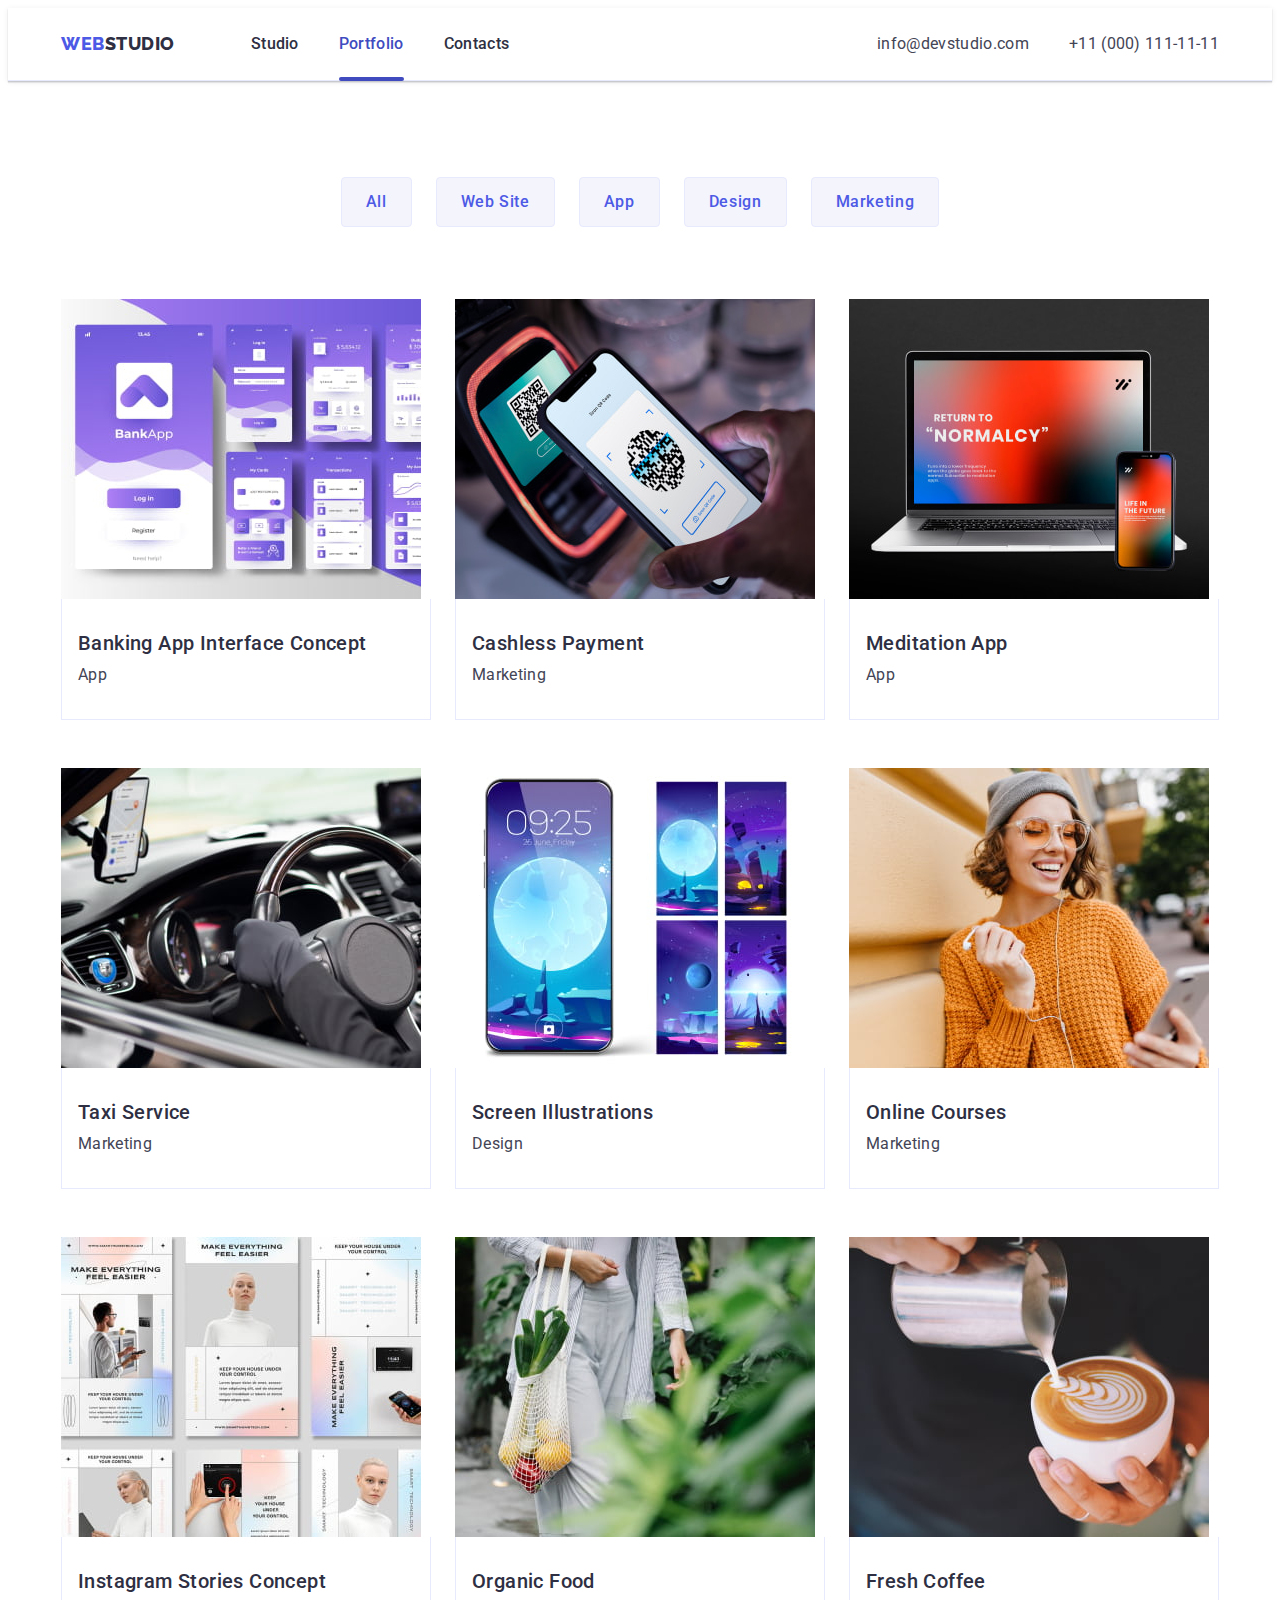
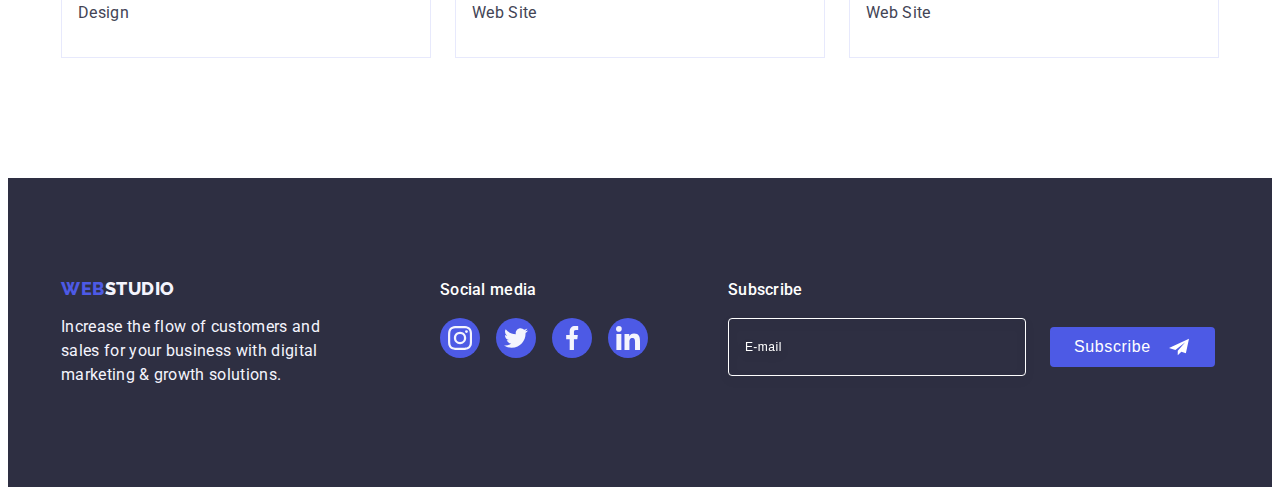
==== portfolio.html @ 00769961 "start" ====
<!DOCTYPE html>
<html lang="en">
  <head>
    <meta charset="UTF-8" />
    <meta http-equiv="X-UA-Compatible" content="IE=edge" />
    <meta name="viewport" content="width=device-width, initial-scale=1.0" />
    <link rel="preconnect" href="https://fonts.googleapis.com" />
    <link rel="preconnect" href="https://fonts.gstatic.com" crossorigin />
    <link
      href="https://fonts.googleapis.com/css2?family=Raleway:wght@800&family=Roboto:wght@400;500;700&display=swap"
      rel="stylesheet"
    />
    <title>Портфоліо</title>
    <link
      rel="stylesheet"
      href="https://cdnjs.cloudflare.com/ajax/libs/modern-normalize/2.0.0/modern-normalize.min.css"
      integrity="sha512-4xo8blKMVCiXpTaLzQSLSw3KFOVPWhm/TRtuPVc4WG6kUgjH6J03IBuG7JZPkcWMxJ5huwaBpOpnwYElP/m6wg=="
      crossorigin="anonymous"
      referrerpolicy="no-referrer"
    />
    <link rel="stylesheet" href="./css/styles.css" />
  </head>
  <body>
    <header class="header">
      <div class="container header-container">
        <nav class="header-navigation">
          <a class="header-logo link" href="./index.html"
            >Web<span class="logo">Studio</span></a
          >
          <ul class="header-menu list">
            <li class="header-menu-item">
              <a
                class="header-menu-link link"
                href="./index.html"
                target="_blank"
                >Studio</a
              >
            </li>
            <li class="header-menu-item">
              <a
                class="header-menu-link link current"
                href="./portfolio.html"
                target="_blank"
                >Portfolio</a
              >
            </li>
            <li class="header-menu-item">
              <a class="header-menu-link link" href="" target="_blank"
                >Contacts</a
              >
            </li>
          </ul>
        </nav>
        <address class="address">
          <ul class="address-menu list">
            <li>
              <a class="address-menu-link link" href="mailto:info@devstudio.com"
                >info@devstudio.com</a
              >
            </li>
            <li>
              <a class="address-menu-link link" href="tel:+110001111111"
                >+11 (000) 111-11-11</a
              >
            </li>
          </ul>
        </address>
      </div>
    </header>
    <main>
      <section class="portfolio-section">
        <div class="container">
          <h1 class="visually-hidden">Portfolio button</h1>
          <ul class="portfolio-button-list list">
            <li class="portfolio-button-item">
              <button class="portfolio-button-link" type="button">All</button>
            </li>
            <li class="portfolio-button-item">
              <button class="portfolio-button-link" type="button">
                Web Site
              </button>
            </li>
            <li class="portfolio-button-item">
              <button class="portfolio-button-link" type="button">App</button>
            </li>
            <li class="portfolio-button-item">
              <button class="portfolio-button-link" type="button">
                Design
              </button>
            </li>
            <li class="portfolio-button-item">
              <button class="portfolio-button-link" type="button">
                Marketing
              </button>
            </li>
          </ul>
          <ul class="features-list list">
            <li class="features-item">
              <a href="" class="features-link link">
                <div class="features-cover-block">
                  <img
                    class="features-item-photo"
                    src="./images/portfolio/bank.jpg"
                    alt="App"
                    width="360"
                  />
                  <p class="features-cover-text">
                    14 Stylish and User-Friendly App Design Concepts · Task
                    Manager App · Calorie Tracker App · Exotic Fruit Ecommerce
                    App · Cloud Storage App
                  </p>
                </div>
                <div class="features-container">
                  <h2 class="features-title">Banking App Interface Concept</h2>
                  <p class="features-text">App</p>
                </div>
              </a>
            </li>
            <li class="features-item">
              <a href="" class="features-link link">
                <div class="features-cover-block">
                  <img
                    class="features-item-photo"
                    src="./images/portfolio/payment.jpg"
                    alt="Payment"
                    width="360"
                  />
                  <p class="features-cover-text">
                    14 Stylish and User-Friendly App Design Concepts · Task
                    Manager App · Calorie Tracker App · Exotic Fruit Ecommerce
                    App · Cloud Storage App
                  </p>
                </div>
                <div class="features-container">
                  <h2 class="features-title">Cashless Payment</h2>
                  <p class="features-text">Marketing</p>
                </div>
              </a>
            </li>
            <li class="features-item">
              <a href="" class="features-link link">
                <div class="features-cover-block">
                  <img
                    class="features-item-photo"
                    src="./images/portfolio/meditation.jpg"
                    alt="App"
                    width="360"
                  />
                  <p class="features-cover-text">
                    14 Stylish and User-Friendly App Design Concepts · Task
                    Manager App · Calorie Tracker App · Exotic Fruit Ecommerce
                    App · Cloud Storage App
                  </p>
                </div>
                <div class="features-container">
                  <h2 class="features-title">Meditation App</h2>
                  <p class="features-text">App</p>
                </div>
              </a>
            </li>
            <li class="features-item">
              <a href="" class="features-link link">
                <div class="features-cover-block">
                  <img
                    class="features-item-photo"
                    src="./images/portfolio/taxi.jpg"
                    alt="Service"
                    width="360"
                  />
                  <p class="features-cover-text">
                    14 Stylish and User-Friendly App Design Concepts · Task
                    Manager App · Calorie Tracker App · Exotic Fruit Ecommerce
                    App · Cloud Storage App
                  </p>
                </div>
                <div class="features-container">
                  <h2 class="features-title">Taxi Service</h2>
                  <p class="features-text">Marketing</p>
                </div>
              </a>
            </li>
            <li class="features-item">
              <a href="" class="features-link link">
                <div class="features-cover-block">
                  <img
                    class="features-item-photo"
                    src="./images/portfolio/illustrations.jpg"
                    alt="Illustrations"
                    width="360"
                  />
                  <p class="features-cover-text">
                    14 Stylish and User-Friendly App Design Concepts · Task
                    Manager App · Calorie Tracker App · Exotic Fruit Ecommerce
                    App · Cloud Storage App
                  </p>
                </div>
                <div class="features-container">
                  <h2 class="features-title">Screen Illustrations</h2>
                  <p class="features-text">Design</p>
                </div>
              </a>
            </li>
            <li class="features-item">
              <a href="" class="features-link link">
                <div class="features-cover-block">
                  <img
                    class="features-item-photo"
                    src="./images/portfolio/courses.jpg"
                    alt="Courses"
                    width="360"
                  />
                  <p class="features-cover-text">
                    14 Stylish and User-Friendly App Design Concepts · Task
                    Manager App · Calorie Tracker App · Exotic Fruit Ecommerce
                    App · Cloud Storage App
                  </p>
                </div>
                <div class="features-container">
                  <h2 class="features-title">Online Courses</h2>
                  <p class="features-text">Marketing</p>
                </div>
              </a>
            </li>
            <li class="features-item">
              <a href="" class="features-link link">
                <div class="features-cover-block">
                  <img
                    class="features-item-photo"
                    src="./images/portfolio/instagram.jpg"
                    alt="Stories"
                    width="360"
                  />
                  <p class="features-cover-text">
                    14 Stylish and User-Friendly App Design Concepts · Task
                    Manager App · Calorie Tracker App · Exotic Fruit Ecommerce
                    App · Cloud Storage App
                  </p>
                </div>
                <div class="features-container">
                  <h2 class="features-title">Instagram Stories Concept</h2>
                  <p class="features-text">Design</p>
                </div>
              </a>
            </li>
            <li class="features-item">
              <a href="" class="features-link link">
                <div class="features-cover-block">
                  <img
                    class="features-item-photo"
                    src="./images/portfolio/organic.jpg"
                    alt="Organic"
                    width="360"
                  />
                  <p class="features-cover-text">
                    14 Stylish and User-Friendly App Design Concepts · Task
                    Manager App · Calorie Tracker App · Exotic Fruit Ecommerce
                    App · Cloud Storage App
                  </p>
                </div>
                <div class="features-container">
                  <h2 class="features-title">Organic Food</h2>
                  <p class="features-text">Web Site</p>
                </div>
              </a>
            </li>
            <li class="features-item">
              <a href="" class="features-link link">
                <div class="features-cover-block">
                  <img
                    class="features-item-photo"
                    src="./images/portfolio/coffee.jpg"
                    alt="Coffee"
                    width="360"
                  />
                  <p class="features-cover-text">
                    14 Stylish and User-Friendly App Design Concepts · Task
                    Manager App · Calorie Tracker App · Exotic Fruit Ecommerce
                    App · Cloud Storage App
                  </p>
                </div>
                <div class="features-container">
                  <h2 class="features-title">Fresh Coffee</h2>
                  <p class="features-text">Web Site</p>
                </div>
              </a>
            </li>
          </ul>
        </div>
      </section>
    </main>
    <footer class="footer">
      <div class="footer-container container">
        <div class="footer-box">
          <a class="footer-logo link" href="./index.html"
            >Web<span class="logo-footer">Studio</span></a
          >
          <p class="footer-text">
            Increase the flow of customers and<br />sales for your business with
            digital<br />
            marketing & growth solutions.
          </p>
        </div>
        <div class="footer-soc">
          <p class="footer-soc-title">Social media</p>
          <ul class="footer-soc-list list">
            <li class="footer-soc-item">
              <a href="" class="footer-soc-link">
                <svg class="footer-soc-icon" width="24" height="24">
                  <use href="./images/icons.svg#icon-instagram"></use>
                </svg>
              </a>
            </li>
            <li class="footer-soc-item">
              <a href="" class="footer-soc-link">
                <svg class="footer-soc-icon" width="24" height="24">
                  <use href="./images/icons.svg#icon-twitter"></use>
                </svg>
              </a>
            </li>
            <li class="footer-soc-item">
              <a href="" class="footer-soc-link">
                <svg class="footer-soc-icon" width="24" height="24">
                  <use href="./images/icons.svg#icon-facebook"></use>
                </svg>
              </a>
            </li>
            <li class="footer-soc-item">
              <a href="" class="footer-soc-link">
                <svg class="footer-soc-icon" width="24" height="24">
                  <use href="./images/icons.svg#icon-linkedin"></use>
                </svg>
              </a>
            </li>
          </ul>
        </div>
        <div class="subscribe-container">
          <p class="footer-soc-title">Subscribe</p>
          <form class="footer-form">
            <label for="footer-email" class="footer-subscribe">
              <input
                type="email"
                name="footer-email"
                id="footer-email"
                placeholder="E-mail"
                class="footer-inpt"
                required
              />
            </label>
            <button type="submit" class="footer-but">
              Subscribe
              <svg class="footer-icon-but" width="24" height="20">
                <use href="./images/icons.svg#icon-subscribe"></use>
              </svg>
            </button>
          </form>
        </div>
      </div>
    </footer>
    <script src="./js/modal.js"></script>
  </body>
</html>
---- css/styles.css ----
:root {
  --main-title-color: #2e2f42;
  --button-color: #4d5ae5;
  --sec-text-color: #f4f4fd;
  --border-color: #e7e9fc;
  --hover-color: #404bbf;
  --background-color: #ffffff;
  --address-color: #434455;
  --light-slate-color: #8e8f99;
  --transition: 250ms cubic-bezier(0.4, 0, 0.2, 1);
  --backdrop: #fcfcfc;
  --green-color: #31d0aa;
}

body {
  font-family: "Roboto", sans-serif;
  color: var(--address-color);
  background-color: var(--background-color);
}

p,
h1,
h2,
h3,
h4,
h5,
h6 {
  margin-top: 0;
  margin-bottom: 0;
}

.container {
  width: 1158px;
  padding-left: 15px;
  padding-right: 15px;
  margin: 0 auto;
}

.link {
  text-decoration: none;
}
.list {
  list-style: none;
  margin-top: 0;
  margin-bottom: 0;
  padding-left: 0;
}

img {
  display: block;
}

.visually-hidden {
  position: absolute;
  width: 1px;
  height: 1px;
  margin: -1px;
  border: 0;
  padding: 0;
  white-space: nowrap;
  clip-path: inset(100%);
  clip: rect(0 0 0 0);
  overflow: hidden;
}

/*--HEADER--*/
.header {
  border-bottom: 1px solid var(--border-color);
  box-shadow: 0px 2px 1px rgba(46, 47, 66, 0.08),
    0px 1px 1px rgba(46, 47, 66, 0.16), 0px 1px 6px rgba(46, 47, 66, 0.08);
}

.header-container {
  display: flex;
  align-items: center;
}

.header-navigation {
  display: flex;
  align-items: center;
  flex-grow: 1;
}

.header-logo {
  font-family: "Raleway", sans-serif;
  font-weight: 800;
  font-size: 18px;
  line-height: 1.17;
  letter-spacing: 0.03em;
  text-transform: uppercase;
  color: var(--button-color);
  display: flex;
  align-items: center;
  margin-right: 76px;
}

.logo {
  color: var(--main-title-color);
}

.header-menu {
  display: flex;
  max-width: 76;
  gap: 40px;
}

.header-menu-link {
  display: block;
  font-weight: 500;
  font-size: 16px;
  line-height: 1.5;
  letter-spacing: 0.02em;
  color: var(--main-title-color);
  padding: 24px 0 24px;
  transition: color 250ms cubic-bezier(0.4, 0, 0.2, 1);
}

.header-menu-link:hover,
.header-menu-link:focus {
  color: var(--hover-color);
}

.current {
  position: relative;
  color: var(--hover-color);
}

.current::after {
  content: "";
  position: absolute;
  left: 0;
  bottom: -1px;
  width: 100%;
  height: 4px;
  border-radius: 2px;
  background-color: var(--hover-color);
}

.address {
  font-style: normal;
}

.address-menu {
  display: flex;
  max-width: 344;
  gap: 40px;
}

.address-menu-link {
  font-size: 16px;
  line-height: 1.5;
  letter-spacing: 0.02em;
  color: var(--address-color);
  padding: 24px 0 24px;
  transition: color 250ms cubic-bezier(0.4, 0, 0.2, 1);
}

.address-menu-link:hover,
.address-menu-link:focus {
  color: var(--hover-color);
}

/*--MAIN--*/
.hero {
  max-width: 1440px;
  padding: 188px 0 188px;
  background: var(--main-title-color);
  background-image: linear-gradient(
      rgba(46, 47, 66, 0.7),
      rgba(46, 47, 66, 0.7)
    ),
    url(../images/hero.jpg);
  background-repeat: no-repeat;
  background-position: center;
  background-size: cover;
  margin: 0 auto;
}

.hero-title {
  font-weight: 700;
  font-size: 56px;
  line-height: 1.07;
  text-align: center;
  letter-spacing: 0.02em;
  color: var(--background-color);
  max-width: 496px;
  margin-bottom: 48px;
  margin-left: auto;
  margin-right: auto;
}

.hero-button {
  min-width: 169px;
  height: 56px;
  font-family: "Roboto", sans-serif;
  font-weight: 500;
  font-size: 16px;
  line-height: 1.5;
  letter-spacing: 0.04em;
  color: var(--background-color);
  background: var(--button-color);
  cursor: pointer;
  border: none;
  display: block;
  border-radius: 4px;
  margin-left: auto;
  margin-right: auto;
  transition: background-color var(--transition);
}

.hero-button:hover,
.hero-button:focus {
  background: var(--hover-color);
}

/*--Benefits--*/

.benefits {
  padding-top: 120px;
  padding-bottom: 120px;
}

.benefits-list {
  display: flex;
  gap: 24px;
}

.benefits-item {
  width: 264px;
  width: calc((100% - 3 * 24px) / 4);
}

.benefits-item-block {
  width: 264px;
  height: 112px;
  background: var(--sec-text-color);
  border-radius: 4px;
  margin-bottom: 8px;
  background-repeat: no-repeat;
  background-position: center;
  display: flex;
  align-items: center;
  justify-content: center;
}

.benefits-subtitle {
  font-weight: 500;
  font-size: 20px;
  line-height: 1.2;
  letter-spacing: 0.02em;
  color: var(--main-title-color);
  margin-bottom: 8px;
}

.benefits-text {
  font-size: 16px;
  line-height: 1.5;
  letter-spacing: 0.02em;
}

/*--Products--*/
.products {
  padding-top: 0px;
  padding-bottom: 120px;
}

.products-title {
  margin: 0 auto;
  margin-bottom: 72px;
  font-weight: 700;
  font-size: 36px;
  line-height: 1.11;
  text-align: center;
  letter-spacing: 0.02em;
  text-transform: capitalize;
  color: var(--main-title-color);
}

.products-list {
  display: flex;
  gap: 24px;
}

.products-item {
  width: calc((100% - 24px * 2) / 3);
}

/*--Team Section--*/
.team {
  background: var(--sec-text-color);
  padding-top: 120px;
  padding-bottom: 120px;
}

.team-title {
  font-weight: 700;
  font-size: 36px;
  line-height: 1.11;
  text-align: center;
  letter-spacing: 0.02em;
  text-transform: capitalize;
  color: var(--main-title-color);
  margin-bottom: 72px;
}

.team-list {
  display: flex;
  gap: 24px;
}

.team-item {
  background: var(--background-color);
  width: calc((100 - 24px * 3) / 4);
  border-radius: 0px 0px 4px 4px;
  box-shadow: 0px 1px 6px rgba(46, 47, 66, 0.08),
    0px 1px 1px rgba(46, 47, 66, 0.16), 0px 2px 1px rgba(46, 47, 66, 0.08);
}

.team-container {
  padding: 32px 0;
}

.team-subtitle {
  font-weight: 500;
  font-size: 20px;
  line-height: 1.2;
  text-align: center;
  letter-spacing: 0.02em;
  color: var(--main-title-color);
  margin-bottom: 8px;
}

.team-text {
  font-size: 16px;
  line-height: 1.5;
  text-align: center;
  letter-spacing: 0.02em;
}

.team-list-soc {
  display: flex;
  cursor: pointer;
  flex-direction: row;
  justify-content: center;
  align-items: center;
  padding: 0px;
  gap: 24px;
  margin-top: 8px;
}

.team-item-soc {
  width: 40px;
  height: 40px;
}

.link-soc {
  display: flex;
  align-items: center;
  justify-content: center;
  width: 100%;
  height: 100%;
  border-radius: 50%;
  background: var(--button-color);
  transition: background-color var(--transition);
}

.link-soc:is(:hover, :focus) {
  background-color: var(--hover-color);
}

.link-soc-icon {
  display: flex;
  flex-direction: row;
  fill: var(--sec-text-color);
}

/*---Customers--*/
.customers {
  padding-top: 120px;
  padding-bottom: 120px;
}
.customers-title {
  font-weight: 700;
  font-size: 36px;
  line-height: 1.11;
  text-align: center;
  letter-spacing: 0.02em;
  text-transform: capitalize;
  color: var(--main-title-color);
  margin-bottom: 72px;
}

.customers-list {
  gap: 24px;
  display: flex;
}

.customers-item {
  width: 168px;
  height: 88px;
  background-repeat: no-repeat;
  background-position: center;
  display: flex;
}

.customers-link {
  width: 100%;
  height: 100%;
  border: 1px solid var(--light-slate-color);
  border-radius: 4px;
  display: flex;
  align-items: center;
  justify-content: center;
  color: var(--light-slate-color);
  transition: border-color var(--transition), color var(--transition);
}

.customers-link:hover,
.customers-link:focus {
  border-color: var(--hover-color);
  color: var(--hover-color);
}

.customers-link-icon {
  fill: currentColor;
}

/*---FOOTER---*/

.footer {
  background: var(--main-title-color);
  padding-top: 100px;
  padding-bottom: 100px;
}

.footer-container {
  display: flex;
  align-items: baseline;
}

.footer-box {
  margin-right: 120px;
}

.footer-logo {
  font-family: "Raleway", sans-serif;
  font-weight: 800;
  font-size: 18px;
  line-height: 1.17;
  letter-spacing: 0.03em;
  text-transform: uppercase;
  color: var(--button-color);
  display: inline-block;
  margin-bottom: 16px;
}

.footer-logo:hover,
.footer-logo:focus {
  filter: drop-shadow(0px 4px 4px rgba(0, 0, 0, 0.25));
}

.logo-footer {
  color: var(--sec-text-color);
}

.footer-text {
  font-size: 16px;
  line-height: 1.5;
  letter-spacing: 0.02em;
  color: var(--sec-text-color);
}

.footer-soc-title {
  font-weight: 500;
  font-size: 16px;
  line-height: 1.5;
  letter-spacing: 0.02em;
  color: var(--background-color);
  margin-bottom: 16px;
}

.footer-soc-list {
  display: flex;
  cursor: pointer;
  flex-direction: row;
  justify-content: center;
  align-items: center;
  gap: 16px;
}

.footer-soc-item {
  width: 40px;
  height: 40px;
}

.footer-soc-link {
  display: flex;
  align-items: center;
  justify-content: center;
  width: 100%;
  height: 100%;
  border-radius: 50%;
  background: var(--button-color);
  transition: background-color var(--transition);
}

.footer-soc-link:is(:hover, :focus) {
  background-color: var(--green-color);
  box-shadow: 0px 4px 4px rgba(0, 0, 0, 0.25);
}

.footer-soc-icon {
  fill: var(--sec-text-color);
}

.subscribe-container {
  max-width: 453px;
  margin-left: 80px;
}

.footer-form {
  display: flex;
  justify-content: space-between;
  align-items: center;
}

.footer-subscribe {
  display: flex;
}

.footer-inpt {
  width: 264px;
  height: 40px;
  border: 1px solid var(--background-color);
  filter: drop-shadow(0px 4px 4px rgba(0, 0, 0, 0.15));
  border-radius: 4px;
  background-color: transparent;
  padding: 8px 16px;
  margin-right: 24px;
  outline: transparent;
  font-size: 12px;
  line-height: 1.5;
  letter-spacing: 0.04em;
  color: var(--background-color);
  transition: border-color var(--transition);
}

.footer-inpt::placeholder {
  font-weight: 400;
  font-size: 12px;
  line-height: 1.5;
  letter-spacing: 0.04em;
  color: var(--background-color);
}

.footer-but {
  min-width: 165px;
  height: 40px;
  font-weight: 500;
  font-size: 16px;
  line-height: 1.5;
  display: flex;
  align-items: center;
  text-align: center;
  justify-content: center;
  letter-spacing: 0.04em;
  color: var(--background-color);
  background: var(--button-color);
  border-radius: 4px;
  cursor: pointer;
  border: none;
  padding: 8px 24px;
  gap: 16px;
  transition: background-color var(--transition);
}

.footer-but:hover,
.footer-but:focus {
  background-color: var(--hover-color);
  border: none;
  fill: var(--background-color);
}

.footer-icon-but {
  fill: var(--background-color);
}

/*--Backdrop--*/

.backdrop {
  position: fixed;
  top: 0;
  width: 100%;
  height: 100%;
  background: rgba(46, 47, 66, 0.4);
  transition: opacity var(--transition), visibility var(--transition);
}

.modal {
  position: absolute;
  top: 50%;
  left: 50%;
  transform: translate(-50%, -50%) scale(1);
  transition: transform var(--transition);
  width: 408px;
  min-height: 584px;
  background: var(--backdrop);
  border-radius: 4px;
  box-shadow: 0px 1px 1px rgba(0, 0, 0, 0.14), 0px 1px 3px rgba(0, 0, 0, 0.12),
    0px 2px 1px rgba(0, 0, 0, 0.2);
  padding: 72px 24px 24px 24px;
}

.backdrop.is-hidden .modal {
  transform: translate(-50%, -50%) scale(0);
}

.modal-btn {
  display: flex;
  align-items: center;
  justify-content: center;
  position: absolute;
  width: 24px;
  height: 24px;
  background: var(--border-color);
  border: 1px solid rgba(0, 0, 0, 0.1);
  border-radius: 50%;
  top: 24px;
  right: 24px;
  padding: 0;
  cursor: pointer;
  transition: background-color var(--transition), border var(--transition);
}

.modal-btn:hover,
.modal-btn:focus {
  background-color: var(--hover-color);
  border: none;
  fill: var(--background-color);
}

.button-icon {
  transition: fill var(--transition);
}

.is-hidden {
  visibility: hidden;
  opacity: 0;
  pointer-events: none;
}

.modal-title {
  font-weight: 500;
  font-size: 16px;
  line-height: 1.5;
  text-align: center;
  letter-spacing: 0.02em;
  color: var(--main-title-color);
  margin-bottom: 16px;
}

.modal-field {
  margin-bottom: 8px;
}

.modal-label {
  font-size: 12px;
  line-height: 1.17;
  letter-spacing: 0.04em;
  color: var(--light-slate-color);
  margin-bottom: 4px;
  display: inline-block;
}

.input-wrap {
  position: relative;
}

.modal-input {
  width: 100%;
  height: 40px;
  border: 1px solid rgba(46, 47, 66, 0.4);
  border-radius: 4px;
  background-color: transparent;
  outline: transparent;
  transition: border-color var(--transition);
  padding-left: 38px;
  padding-right: 16px;
}

.modal-input:focus {
  border-color: var(--button-color);
}

.modal-input:focus + .input-icon {
  fill: var(--button-color);
}

.input-icon {
  position: absolute;
  left: 16px;
  top: 50%;
  transform: translateY(-50%);
  fill: var(--main-title-color);
  transition: fill var(--transition);
}

.modal-field-txt {
  margin-bottom: 16px;
}

.modal-comment {
  font-weight: 400;
  font-size: 12px;
  line-height: 1.16;
  letter-spacing: 0.04em;
  color: var(--light-slate-color);
  margin-bottom: 4px;
  display: block;
}

.modal-textarea {
  width: 100%;
  height: 120px;
  font-size: 12px;
  line-height: 1.16;
  letter-spacing: 0.04em;
  color: rgba(46, 47, 66, 0.4);
  border: 1px solid rgba(46, 47, 66, 0.4);
  border-radius: 4px;
  background-color: transparent;
  outline: transparent;
  padding: 8px 16px;
  transition: border-color var(--transition);
  resize: none;
}

.modal-textarea:focus {
  border-color: var(--button-color);
}

.modal-text::placeholder {
  font-size: 12px;
  line-height: 1.16;
  letter-spacing: 0.04em;
  color: rgba(46, 47, 66, 0.4);
}

.modal-field-check {
  margin-bottom: 24px;
}

.check-text {
  font-size: 12px;
  line-height: 1.16;
  letter-spacing: 0.04em;
  color: var(--light-slate-color);
  display: flex;
  align-items: center;
  margin-bottom: 24px;
}

.check-text span {
  width: 16px;
  height: 16px;
  display: block;
  border: 1px solid rgba(46, 47, 66, 0.4);
  border-radius: 2px;
  margin-right: 8px;
  align-items: center;
  justify-content: center;
  fill: transparent;
  display: inline-flex;
  transition: background-color var(--transition), border var(--transition),
    fill var(--transition);
}

.check-text a {
  text-decoration-line: underline;
  color: var(--button-color);
}

.input-check:checked + .check-text span {
  background: var(--hover-color);
  border: 1px solid var(--hover-color);
  border: none;
  fill: var(--sec-text-color);
}

.modal-but {
  min-width: 169px;
  height: 56px;
  font-weight: 500;
  font-size: 16px;
  line-height: 1.5;
  letter-spacing: 0.04em;
  color: var(--background-color);
  cursor: pointer;
  border-radius: 4px;
  border: none;
  background: var(--button-color);
  box-shadow: 0px 4px 4px rgba(0, 0, 0, 0.15);
  padding: 16px 32px;
  display: block;
  margin: auto;
  transition: background-color var(--transition);
}

.modal-but:is(:hover, :focus) {
  background: var(--hover-color);
}

/*--PORTFOLIO--*/
.portfolio-section {
  padding-top: 96px;
  padding-bottom: 120px;
}

.portfolio-button-list {
  display: flex;
  justify-content: center;
  gap: 24px;
  margin-bottom: 72px;
  border-radius: 4px;
  align-items: center;
}

.portfolio-button-link {
  font-family: "Roboto", sans-serif;
  font-weight: 500;
  font-size: 16px;
  line-height: 1.5;
  text-align: center;
  letter-spacing: 0.04em;
  color: var(--button-color);
  background: var(--sec-text-color);
  border: 1px solid var(--border-color);
  cursor: pointer;
  border-radius: 4px;
  padding: 12px 24px;
  transition: color var(--transition), background-color var(--transition),
    border-color var(--transition), box-shadow var(--transition);
}
.portfolio-button-link:hover,
.portfolio-button-link:focus {
  color: var(--background-color);
  background: var(--hover-color);
  border: var(--button-color);
  border: 1px solid transparent;
  box-shadow: 0px 3px 1px rgba(0, 0, 0, 0.1), 0px 2px 1px rgba(0, 0, 0, 0.08),
    0px 2px 2px rgba(0, 0, 0, 0.12);
}

.features-list {
  display: flex;
  flex-wrap: wrap;
  gap: 48px 24px;
}

.features-item {
  width: calc((100% - 48px) / 3);
}

.features-link {
  display: block;
  background: var(--background-color);
  transition: box-shadow var(--transition);
}

.features-link:is(:hover, :focus) {
  background: var(--background-color);
  box-shadow: 0px 1px 6px rgba(46, 47, 66, 0.08),
    0px 1px 1px rgba(46, 47, 66, 0.16), 0px 2px 1px rgba(46, 47, 66, 0.08);
}

.features-link:hover .features-cover-text {
  transform: translateY(0);
}

.features-link:focus .features-cover-text {
  transform: translateY(0);
}

.features-item-photo {
  display: block;
  max-width: 100%;
}

.features-container {
  border-right: 1px solid var(--border-color);
  border-bottom: 1px solid var(--border-color);
  border-left: 1px solid var(--border-color);
  padding: 32px 16px;
  border-top: none;
}

.features-title {
  font-weight: 500;
  font-size: 20px;
  line-height: 1.2;
  letter-spacing: 0.02em;
  color: var(--main-title-color);
  margin-bottom: 8px;
}

.features-text {
  font-size: 16px;
  line-height: 1.5;
  letter-spacing: 0.02em;
  color: var(--address-color);
}

.features-cover-block {
  position: relative;
  overflow: hidden;
}

.features-cover-text {
  position: absolute;
  width: 100%;
  height: 100%;
  font-weight: 400;
  font-size: 16px;
  line-height: 1.5;
  letter-spacing: 0.02em;
  color: var(--sec-text-color);
  transform: translateY(100%);
  background: var(--button-color);
  top: 0;
  left: 0;
  padding: 40px 32px;
  transition: transform var(--transition);
}
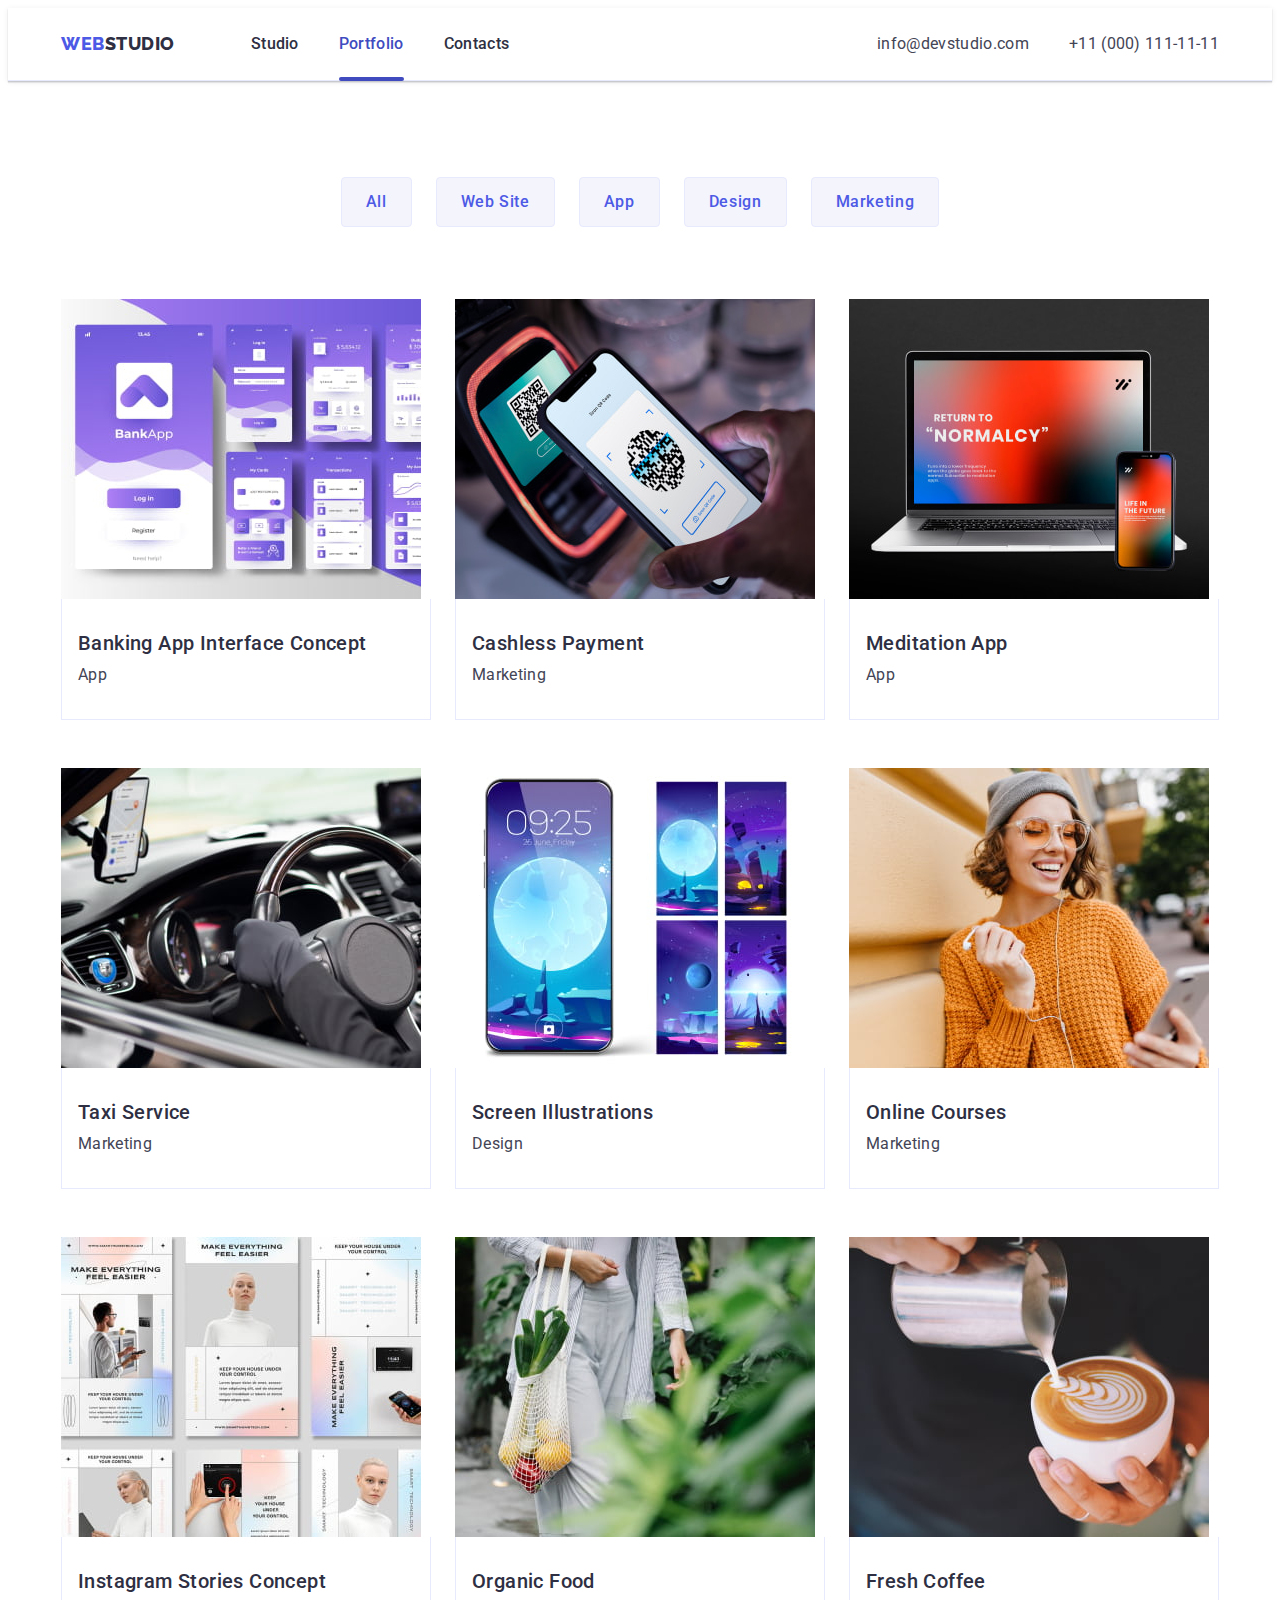
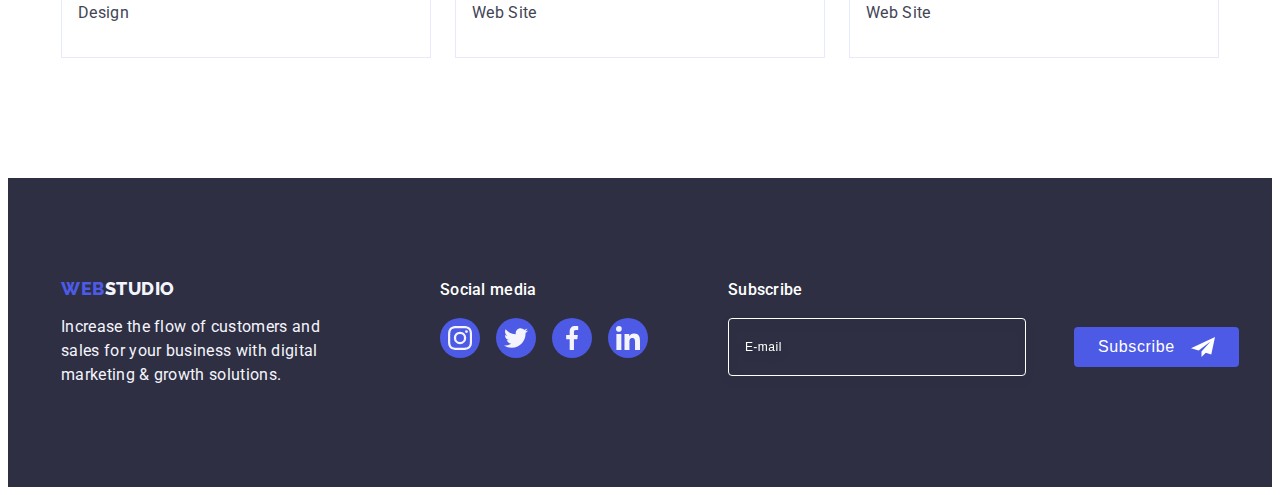
==== commit b7345530: "changes 1" ====
--- a/portfolio.html
+++ b/portfolio.html
@@ -348,7 +348,7 @@
             </label>
             <button type="submit" class="footer-but">
               Subscribe
-              <svg class="footer-icon-but" width="24" height="20">
+              <svg class="footer-icon-but" width="24" height="24">
                 <use href="./images/icons.svg#icon-subscribe"></use>
               </svg>
             </button>
--- a/css/styles.css
+++ b/css/styles.css
@@ -522,6 +522,7 @@
   display: flex;
   justify-content: space-between;
   align-items: center;
+  gap: 24px;
 }
 
 .footer-subscribe {
@@ -570,7 +571,6 @@
   cursor: pointer;
   border: none;
   padding: 8px 24px;
-  gap: 16px;
   transition: background-color var(--transition);
 }
 
@@ -583,6 +583,7 @@
 
 .footer-icon-but {
   fill: var(--background-color);
+  margin-left: 16px;
 }
 
 /*--Backdrop--*/
@@ -669,7 +670,7 @@
   letter-spacing: 0.04em;
   color: var(--light-slate-color);
   margin-bottom: 4px;
-  display: inline-block;
+  display: block;
 }
 
 .input-wrap {
@@ -709,21 +710,11 @@
   margin-bottom: 16px;
 }
 
-.modal-comment {
-  font-weight: 400;
-  font-size: 12px;
-  line-height: 1.16;
-  letter-spacing: 0.04em;
-  color: var(--light-slate-color);
-  margin-bottom: 4px;
-  display: block;
-}
-
 .modal-textarea {
   width: 100%;
   height: 120px;
   font-size: 12px;
-  line-height: 1.16;
+  line-height: 1.17;
   letter-spacing: 0.04em;
   color: rgba(46, 47, 66, 0.4);
   border: 1px solid rgba(46, 47, 66, 0.4);
@@ -752,7 +743,7 @@
 
 .check-text {
   font-size: 12px;
-  line-height: 1.16;
+  line-height: 1.17;
   letter-spacing: 0.04em;
   color: var(--light-slate-color);
   display: flex;
